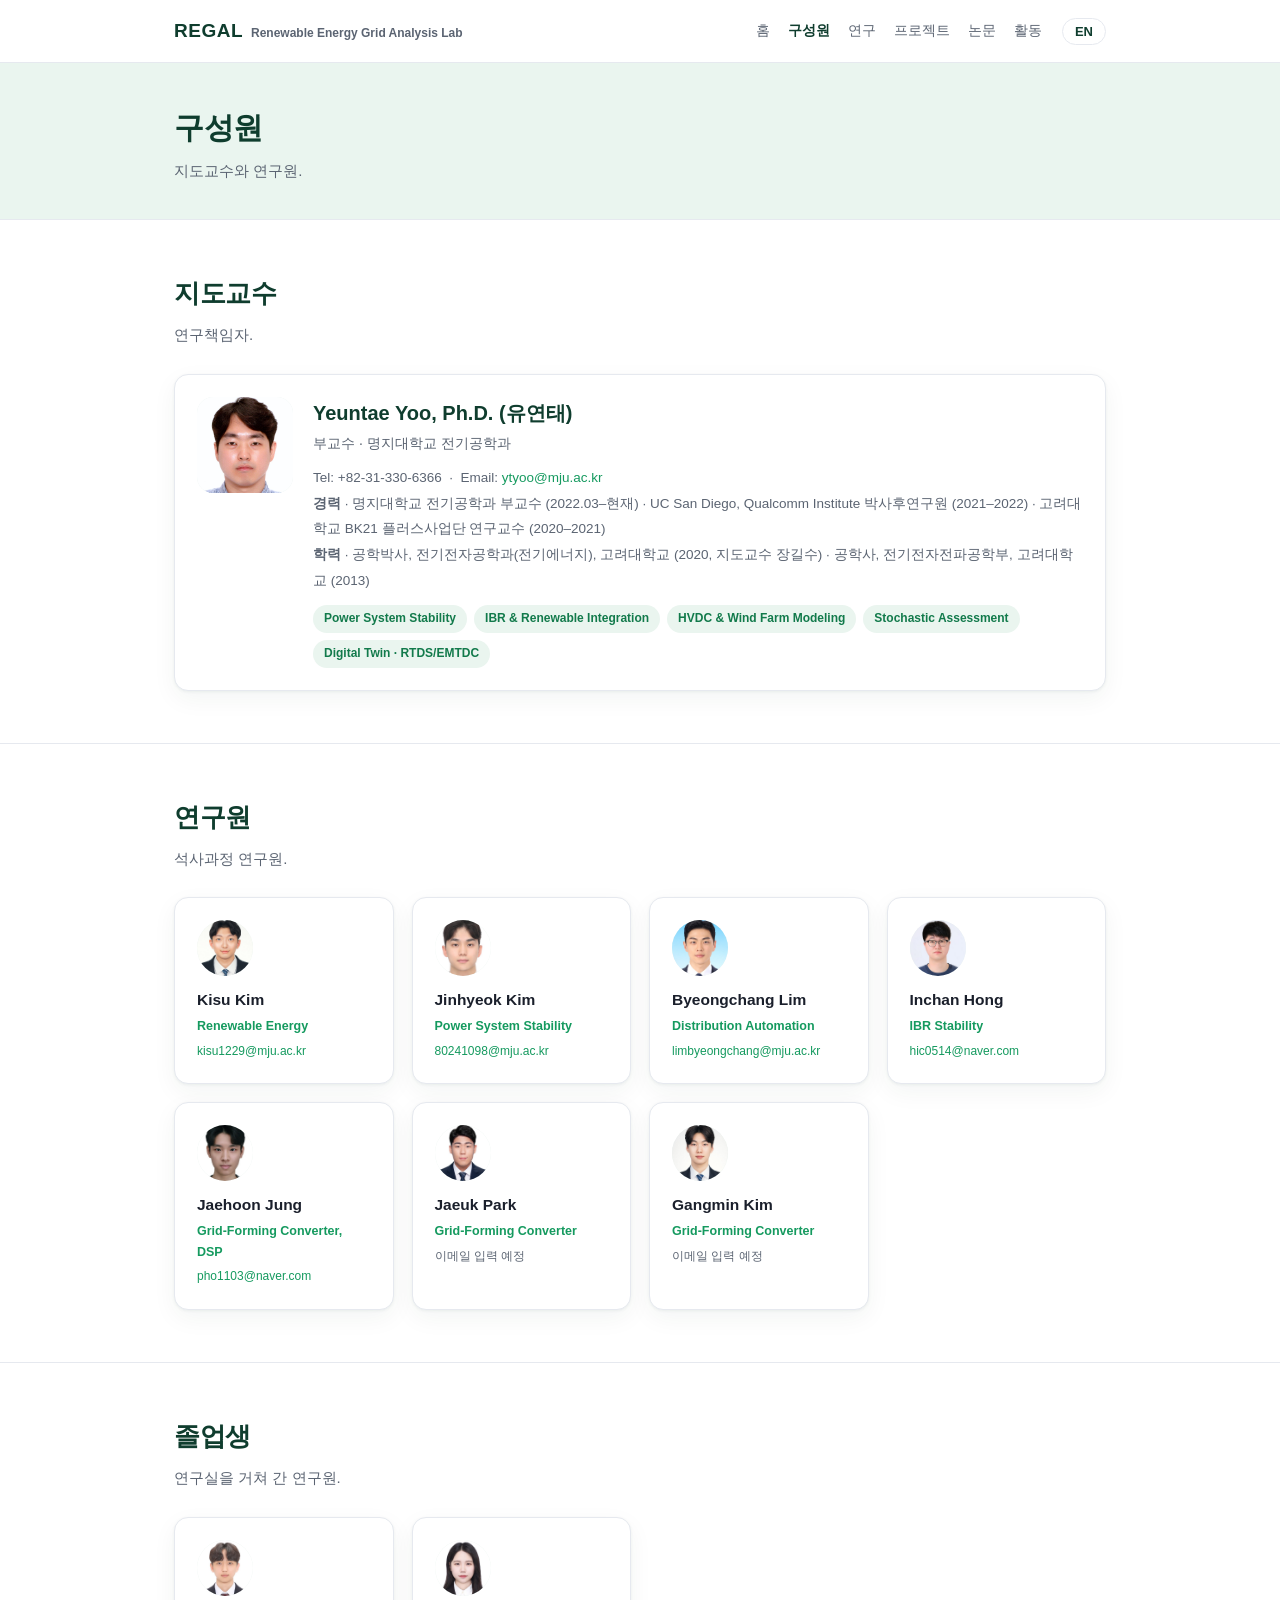
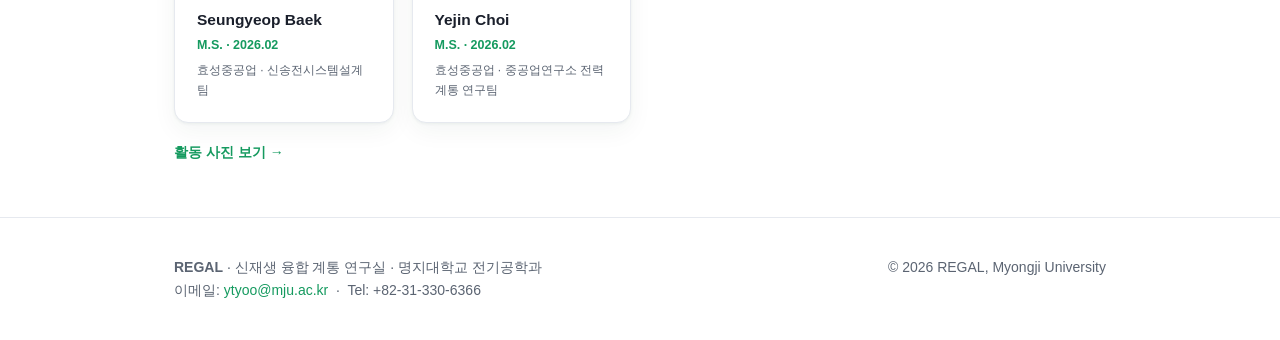
==== people.html @ 9db63f1c "Add files via upload" ====
<!DOCTYPE html>
<html lang="ko">
<head>
<meta charset="UTF-8">
<meta name="viewport" content="width=device-width, initial-scale=1.0">
<title>구성원 · REGAL</title>
<meta name="description" content="People of the Renewable Energy Grid Analysis Lab (REGAL), Myongji University — principal investigator, master's students, and alumni.">
<link rel="stylesheet" href="style.css">
</head>
<body>
<header>
  <div class="wrap nav">
    <a class="brand" href="index.html">REGAL<small>Renewable Energy Grid Analysis Lab</small></a>
    <nav class="menu-links">
      <a class="link" href="index.html"><span data-ko>홈</span><span data-en>Home</span></a>
      <a class="link active" href="people.html"><span data-ko>구성원</span><span data-en>People</span></a>
      <a class="link" href="research.html"><span data-ko>연구</span><span data-en>Research</span></a>
      <a class="link" href="projects.html"><span data-ko>프로젝트</span><span data-en>Projects</span></a>
      <a class="link" href="publications.html"><span data-ko>논문</span><span data-en>Publications</span></a>
      <a class="link" href="gallery.html"><span data-ko>활동</span><span data-en>Gallery</span></a>
    </nav>
    <button class="langbtn" id="lang" onclick="toggleLang()">EN</button>
  </div>
</header>

<div class="pagehead">
  <div class="wrap">
    <h1><span data-ko>구성원</span><span data-en>People</span></h1>
    <p data-ko>지도교수와 연구원.</p>
    <p data-en>Principal investigator and researchers.</p>
  </div>
</div>

<!-- PROFESSOR -->
<section id="professor">
  <div class="wrap">
    <h2><span data-ko>지도교수</span><span data-en>Professor</span></h2>
    <p class="sub" data-ko>연구책임자.</p>
    <p class="sub" data-en>Principal investigator.</p>

    <div class="card">
      <div class="prof">
        <div class="ava">YY<img src="images/prof.jpg" alt="Yeuntae Yoo" onerror="this.remove()"></div>
        <div>
          <h3>Yeuntae Yoo, Ph.D. <span data-ko>(유연태)</span></h3>
          <div class="pos"><span data-ko>부교수 · 명지대학교 전기공학과</span><span data-en>Associate Professor · Dept. of Electrical Engineering, Myongji University</span></div>
          <div class="meta">
            Tel: +82-31-330-6366 &nbsp;·&nbsp; Email: <a href="mailto:ytyoo@mju.ac.kr">ytyoo@mju.ac.kr</a><br>
            <span data-ko><b>경력</b> · 명지대학교 전기공학과 부교수 (2022.03–현재) · UC San Diego, Qualcomm Institute 박사후연구원 (2021–2022) · 고려대학교 BK21 플러스사업단 연구교수 (2020–2021)</span>
            <span data-en><b>Appointments</b> · Associate Professor, Myongji University (2022.03–present) · Postdoctoral Researcher, Qualcomm Institute, UC San Diego (2021–2022) · Research Professor, BK21 Plus, Korea University (2020–2021)</span><br>
            <span data-ko><b>학력</b> · 공학박사, 전기전자공학과(전기에너지), 고려대학교 (2020, 지도교수 장길수) · 공학사, 전기전자전파공학부, 고려대학교 (2013)</span>
            <span data-en><b>Education</b> · Ph.D. in Electrical Engineering (Electric Energy), Korea University (2020, Advisor: Prof. Gilsoo Jang) · B.S., Korea University (2013)</span>
          </div>
          <div class="chips">
            <span class="chip">Power System Stability</span>
            <span class="chip">IBR &amp; Renewable Integration</span>
            <span class="chip">HVDC &amp; Wind Farm Modeling</span>
            <span class="chip">Stochastic Assessment</span>
            <span class="chip">Digital Twin · RTDS/EMTDC</span>
          </div>
        </div>
      </div>
    </div>
  </div>
</section>

<!-- MEMBERS -->
<section id="members">
  <div class="wrap">
    <h2><span data-ko>연구원</span><span data-en>Members</span></h2>
    <p class="sub" data-ko>석사과정 연구원.</p>
    <p class="sub" data-en>Master's course students.</p>

    <div class="grid members">
      <div class="card mcard">
        <div class="av">KK<img src="images/member-kisu.jpg" alt="Kisu Kim" onerror="this.remove()"></div><div class="name">Kisu Kim</div>
        <div class="role">Renewable Energy</div>
        <div class="mail"><a href="mailto:kisu1229@mju.ac.kr">kisu1229@mju.ac.kr</a></div>
      </div>
      <div class="card mcard">
        <div class="av">JK<img src="images/member-jinhyeok.jpg" alt="Jinhyeok Kim" onerror="this.remove()"></div><div class="name">Jinhyeok Kim</div>
        <div class="role">Power System Stability</div>
        <div class="mail"><a href="mailto:80241098@mju.ac.kr">80241098@mju.ac.kr</a></div>
      </div>
      <div class="card mcard">
        <div class="av">BL<img src="images/member-byeongchang.jpg" alt="Byeongchang Lim" onerror="this.remove()"></div><div class="name">Byeongchang Lim</div>
        <div class="role">Distribution Automation</div>
        <div class="mail"><a href="mailto:limbyeongchang@mju.ac.kr">limbyeongchang@mju.ac.kr</a></div>
      </div>
      <div class="card mcard">
        <div class="av">IH<img src="images/member-inchan.jpg" alt="Inchan Hong" onerror="this.remove()"></div><div class="name">Inchan Hong</div>
        <div class="role">IBR Stability</div>
        <div class="mail"><a href="mailto:hic0514@naver.com">hic0514@naver.com</a></div>
      </div>
      <div class="card mcard">
        <div class="av">JJ<img src="images/member-jaehoon.jpg" alt="Jaehoon Jung" onerror="this.remove()"></div><div class="name">Jaehoon Jung</div>
        <div class="role">Grid-Forming Converter, DSP</div>
        <div class="mail"><a href="mailto:pho1103@naver.com">pho1103@naver.com</a></div>
      </div>
      <div class="card mcard">
        <div class="av">JP<img src="images/member-jaeuk.jpg" alt="Jaeuk Park" onerror="this.remove()"></div><div class="name">Jaeuk Park</div>
        <div class="role">Grid-Forming Converter</div>
        <div class="mail"><span data-ko>이메일 입력 예정</span><span data-en>Email TBD</span></div>
      </div>
      <div class="card mcard">
        <div class="av">GK<img src="images/member-gangmin.jpg" alt="Gangmin Kim" onerror="this.remove()"></div><div class="name">Gangmin Kim</div>
        <div class="role">Grid-Forming Converter</div>
        <div class="mail"><span data-ko>이메일 입력 예정</span><span data-en>Email TBD</span></div>
      </div>
    </div>
  </div>
</section>

<!-- ALUMNI -->
<section id="alumni">
  <div class="wrap">
    <h2><span data-ko>졸업생</span><span data-en>Alumni</span></h2>
    <p class="sub" data-ko>연구실을 거쳐 간 연구원.</p>
    <p class="sub" data-en>Researchers who have moved on from the lab.</p>

    <div class="grid members">
      <div class="card mcard">
        <div class="av">SB<img src="images/member-seungyeop.jpg" alt="Seungyeop Baek" onerror="this.remove()"></div><div class="name">Seungyeop Baek</div>
        <div class="role">M.S. · 2026.02</div>
        <div class="mail"><span data-ko>효성중공업 · 신송전시스템설계팀</span><span data-en>Hyosung Heavy Industries · New Transmission System Design Team</span></div>
      </div>
      <div class="card mcard">
        <div class="av">YC<img src="images/member-yejin.jpg" alt="Yejin Choi" onerror="this.remove()"></div><div class="name">Yejin Choi</div>
        <div class="role">M.S. · 2026.02</div>
        <div class="mail"><span data-ko>효성중공업 · 중공업연구소 전력계통 연구팀</span><span data-en>Hyosung Heavy Industries · Power System Research Team, R&amp;D Center</span></div>
      </div>
    </div>

    <p class="seeall"><a href="gallery.html"><span data-ko>활동 사진 보기 →</span><span data-en>See the gallery →</span></a></p>
  </div>
</section>

<footer>
  <div class="wrap row">
    <div>
      <strong>REGAL</strong> · <span data-ko>신재생 융합 계통 연구실 · 명지대학교 전기공학과</span><span data-en>Renewable Energy Grid Analysis Lab · Dept. of Electrical Engineering, Myongji University</span><br>
      <span data-ko>이메일</span><span data-en>Email</span>: <a href="mailto:ytyoo@mju.ac.kr">ytyoo@mju.ac.kr</a> &nbsp;·&nbsp; Tel: +82-31-330-6366
    </div>
    <div>© <span id="year"></span> REGAL, Myongji University</div>
  </div>
</footer>

<script src="site.js"></script>
</body>
</html>
---- style.css ----
/* ===========================================================
   REGAL 홈페이지 공통 스타일
   모든 페이지(index/people/research/projects/publications/gallery)가
   이 파일 하나를 함께 씁니다. 디자인을 바꾸려면 여기만 고치면 됩니다.
   =========================================================== */

:root{
  --bg:#ffffff; --fg:#1a1f2b; --muted:#5b6472; --line:#e6e9ef;
  --brand:#0f3d2e; --brand2:#127a4b; --brand-soft:#eaf5ef; --accent:#159a5f;
  --card:#ffffff; --shadow:0 1px 3px rgba(15,61,46,.06),0 8px 24px rgba(15,61,46,.05);
  --max:980px;
}
*{box-sizing:border-box;margin:0;padding:0}
html{scroll-behavior:smooth}
body{font-family:-apple-system,BlinkMacSystemFont,"Segoe UI","Noto Sans KR",Roboto,sans-serif;
  color:var(--fg);background:var(--bg);line-height:1.65;-webkit-font-smoothing:antialiased}
a{color:var(--accent);text-decoration:none}
a:hover{text-decoration:underline}
.wrap{max-width:var(--max);margin:0 auto;padding:0 24px}

/* ---------- 헤더 / 메뉴 ---------- */
header{position:sticky;top:0;z-index:20;background:rgba(255,255,255,.92);
  backdrop-filter:saturate(180%) blur(10px);border-bottom:1px solid var(--line)}
.nav{display:flex;align-items:center;gap:20px;height:62px}
.brand{font-weight:800;color:var(--brand);font-size:19px;letter-spacing:.5px;margin-right:auto}
.brand:hover{text-decoration:none}
.brand small{font-weight:600;color:var(--muted);font-size:12px;letter-spacing:0;margin-left:8px}
.nav a.link{color:var(--muted);font-size:14px;font-weight:500}
.nav a.link:hover{color:var(--brand);text-decoration:none}
.nav a.link.active{color:var(--brand);font-weight:700}
.langbtn{border:1px solid var(--line);background:#fff;border-radius:20px;
  padding:5px 12px;font-size:13px;font-weight:700;color:var(--brand);cursor:pointer}
.langbtn:hover{background:var(--brand-soft)}
.menu-links{display:flex;gap:18px;align-items:center}

/* 모바일: 메뉴를 숨기지 않고 아랫줄로 내려 가로 스크롤시킨다.
   (페이지가 여러 개라 메뉴가 사라지면 이동할 방법이 없어진다) */
@media(max-width:720px){
  .nav{height:auto;flex-wrap:wrap;padding-top:10px;padding-bottom:8px;gap:10px}
  .brand small{display:none}
  .menu-links{order:3;width:100%;gap:15px;overflow-x:auto;padding-bottom:3px;
    -webkit-overflow-scrolling:touch}
  .menu-links a.link{white-space:nowrap;font-size:13.5px}
}

/* ---------- 히어로 (메인 전용) ---------- */
.hero{position:relative;padding:96px 0 84px;overflow:hidden;
  background:#0a1f18 url("images/hero.jpg") center 30%/cover no-repeat}
.hero::before{content:"";position:absolute;inset:0;
  background:linear-gradient(90deg,rgba(8,26,20,.92),rgba(8,26,20,.66) 55%,rgba(8,26,20,.35))}
.hero .wrap{position:relative}
.hero h1{font-size:40px;line-height:1.18;letter-spacing:-.4px;color:#fff;margin-bottom:14px}
.hero p.lead{font-size:18px;color:#dcefe6;max-width:660px}
.hero .kicker{display:inline-block;font-size:12.5px;font-weight:800;letter-spacing:.09em;
  text-transform:uppercase;color:#7ee0ad;margin-bottom:14px}
.recruit{margin-top:24px;display:inline-block;background:rgba(255,255,255,.12);color:#eafff5;
  border:1px solid rgba(126,224,173,.4);border-radius:10px;padding:11px 16px;font-size:14px;font-weight:600;
  backdrop-filter:blur(4px)}
@media(max-width:560px){.hero{padding:64px 0 56px}.hero h1{font-size:30px}.hero p.lead{font-size:16px}}

/* ---------- 하위 페이지 머리말 ---------- */
.pagehead{background:var(--brand-soft);border-bottom:1px solid var(--line);padding:40px 0 36px}
.pagehead h1{font-size:30px;letter-spacing:-.3px;color:var(--brand)}
.pagehead p{color:var(--muted);font-size:15px;margin-top:6px}
.pagehead + section{border-top:none}
@media(max-width:560px){.pagehead{padding:30px 0 26px}.pagehead h1{font-size:24px}}

/* ---------- 섹션 공통 ---------- */
section{padding:52px 0;border-top:1px solid var(--line)}
section h2{font-size:26px;letter-spacing:-.3px;color:var(--brand);margin-bottom:8px}
section .sub{color:var(--muted);margin-bottom:26px;font-size:15px}
.subhead{font-size:16px;color:var(--muted);margin:6px 0 14px;font-weight:600}
.subhead.gap{margin-top:30px}

.grid{display:grid;gap:18px}
.card{background:var(--card);border:1px solid var(--line);border-radius:14px;
  padding:22px;box-shadow:var(--shadow)}

/* ---------- 교수 ---------- */
.prof{display:grid;grid-template-columns:96px 1fr;gap:20px;align-items:start}
.prof .ava{position:relative;width:96px;height:96px;border-radius:16px;background:var(--brand-soft);
  display:flex;align-items:center;justify-content:center;font-weight:800;color:var(--brand);font-size:30px;overflow:hidden}
.prof .ava img{position:absolute;inset:0;width:100%;height:100%;object-fit:cover}
.prof h3{font-size:20px;color:var(--brand)}
.prof .pos{color:var(--muted);font-size:14px;margin:2px 0 10px}
.prof .meta{font-size:13.5px;color:var(--muted);line-height:1.9}
.chips{margin-top:12px;display:flex;flex-wrap:wrap;gap:7px}
.chip{font-size:12px;background:var(--brand-soft);color:var(--brand2);border-radius:20px;padding:4px 11px;font-weight:600}
@media(max-width:560px){.prof{grid-template-columns:1fr}}

/* ---------- 멤버 ---------- */
/* minmax의 최소값은 min(...,100%)로 감싼다. 그냥 minmax(200px,1fr)로 두면
   화면이 200px+여백보다 좁을 때 트랙이 화면을 삐져나간다(가로 스크롤 발생). */
.members{grid-template-columns:repeat(auto-fill,minmax(min(200px,100%),1fr))}
.mcard .av{position:relative;width:56px;height:56px;border-radius:50%;background:var(--brand-soft);
  display:flex;align-items:center;justify-content:center;font-weight:700;color:var(--brand);font-size:18px;margin-bottom:11px;overflow:hidden}
.mcard .av img{position:absolute;inset:0;width:100%;height:100%;object-fit:cover}
.mcard .name{font-weight:700;font-size:15.5px}
.mcard .role{color:var(--accent);font-size:12.5px;margin-top:3px;font-weight:600}
.mcard .mail{font-size:12px;color:var(--muted);margin-top:5px;word-break:break-all}

/* ---------- 연구 분야 ---------- */
.research{grid-template-columns:repeat(auto-fill,minmax(min(280px,100%),1fr))}
.rc .tag{font-size:11.5px;font-weight:800;color:var(--accent);text-transform:uppercase;letter-spacing:.06em}
.rc h3{font-size:16.5px;margin:8px 0 6px;color:var(--brand)}
.rc p{font-size:14px;color:var(--muted)}

/* ---------- 과제 ---------- */
.proj{border-left:3px solid var(--brand-soft);padding:4px 0 4px 16px;margin-bottom:16px}
.proj:hover{border-left-color:var(--accent)}
.proj .t{font-weight:600;font-size:15px}
.proj .m{font-size:13px;color:var(--muted);margin-top:3px}

/* ---------- 논문 ---------- */
.pub{padding:9px 0;border-bottom:1px solid var(--line);font-size:14px;color:var(--fg)}
.pub:last-child{border-bottom:none}
.pub .v{color:var(--muted);font-style:italic}
.pub .yr{color:var(--brand2);font-weight:700}
.more{margin-top:14px;font-size:13.5px;color:var(--muted)}

/* ---------- 갤러리 썸네일 (메인) ---------- */
.gallery{grid-template-columns:repeat(auto-fill,minmax(min(200px,100%),1fr))}
.gitem{display:block;position:relative;aspect-ratio:4/3;border-radius:12px;overflow:hidden;
  border:1px solid var(--line);background:var(--brand-soft)}
.gitem:hover{text-decoration:none}
.gitem img{width:100%;height:100%;object-fit:cover;display:block;transition:transform .25s ease}
.gitem:hover img{transform:scale(1.045)}
.gitem .cap{position:absolute;left:0;right:0;bottom:0;padding:8px 10px;font-size:12.5px;
  color:#fff;background:linear-gradient(transparent,rgba(15,61,46,.72))}
.seeall{margin-top:18px;font-size:14px;font-weight:600}

/* ---------- 갤러리 페이지 (원본 비율 그대로) ---------- */
.ggrid{display:grid;grid-template-columns:repeat(2,1fr);gap:26px}
@media(max-width:680px){.ggrid{grid-template-columns:1fr}}
.gfig{background:var(--card);border:1px solid var(--line);border-radius:14px;
  overflow:hidden;box-shadow:var(--shadow)}
.gfig button{display:block;width:100%;padding:0;border:0;background:var(--brand-soft);cursor:zoom-in}
.gfig img{display:block;width:100%;height:auto}
.gfig figcaption{padding:13px 16px;font-size:14px;color:var(--fg);border-top:1px solid var(--line)}
.gfig:target{outline:2px solid var(--accent);outline-offset:3px}

/* ---------- 사진 확대 (라이트박스) ---------- */
.lb{position:fixed;inset:0;z-index:50;background:rgba(8,26,20,.985);
  display:none;align-items:center;justify-content:center;padding:28px}
.lb.open{display:flex}
.lb img{max-width:100%;max-height:82vh;object-fit:contain;border-radius:8px}
.lb .lbcap{position:absolute;left:0;right:0;bottom:22px;text-align:center;
  color:#eafff5;font-size:14.5px;padding:0 60px}
.lb .x{position:absolute;top:16px;right:20px;width:42px;height:42px;border:0;border-radius:50%;
  background:rgba(255,255,255,.14);color:#fff;font-size:24px;line-height:1;cursor:pointer}
.lb .x:hover{background:rgba(255,255,255,.26)}
.lb .nav-btn{position:absolute;top:50%;transform:translateY(-50%);width:46px;height:46px;border:0;
  border-radius:50%;background:rgba(255,255,255,.14);color:#fff;font-size:22px;line-height:1;cursor:pointer}
.lb .nav-btn:hover{background:rgba(255,255,255,.26)}
.lb .prev{left:18px}
.lb .next{right:18px}
@media(max-width:560px){.lb{padding:12px}.lb .lbcap{padding:0 16px;bottom:12px}.lb .nav-btn{width:38px;height:38px}}

/* ---------- 서포터 ---------- */
.suplogos{display:flex;flex-wrap:wrap;align-items:center;gap:34px}
.suplogos img{height:52px;width:auto;object-fit:contain;filter:grayscale(.2);opacity:.9}
.suplogos img:hover{filter:none;opacity:1}
@media(max-width:560px){.suplogos{gap:22px}.suplogos img{height:40px}}

/* ---------- 메인 둘러보기 카드 ---------- */
.explore{grid-template-columns:repeat(auto-fill,minmax(min(220px,100%),1fr))}
.xcard{display:block;color:inherit}
.xcard:hover{text-decoration:none;border-color:var(--accent)}
.xcard h3{font-size:16.5px;color:var(--brand);margin-bottom:5px}
.xcard p{font-size:13.5px;color:var(--muted)}
.xcard .go{margin-top:9px;font-size:13px;font-weight:700;color:var(--accent)}

/* ---------- 푸터 ---------- */
footer{border-top:1px solid var(--line);padding:38px 0;color:var(--muted);font-size:14px}
footer .row{display:flex;gap:12px;flex-wrap:wrap;justify-content:space-between}

/* ---------- 한/영 전환 ---------- */
[data-en]{display:none}
html[lang="en"] [data-ko]{display:none}
html[lang="en"] [data-en]{display:block}
html[lang="en"] span[data-en],html[lang="en"] a[data-en]{display:inline}
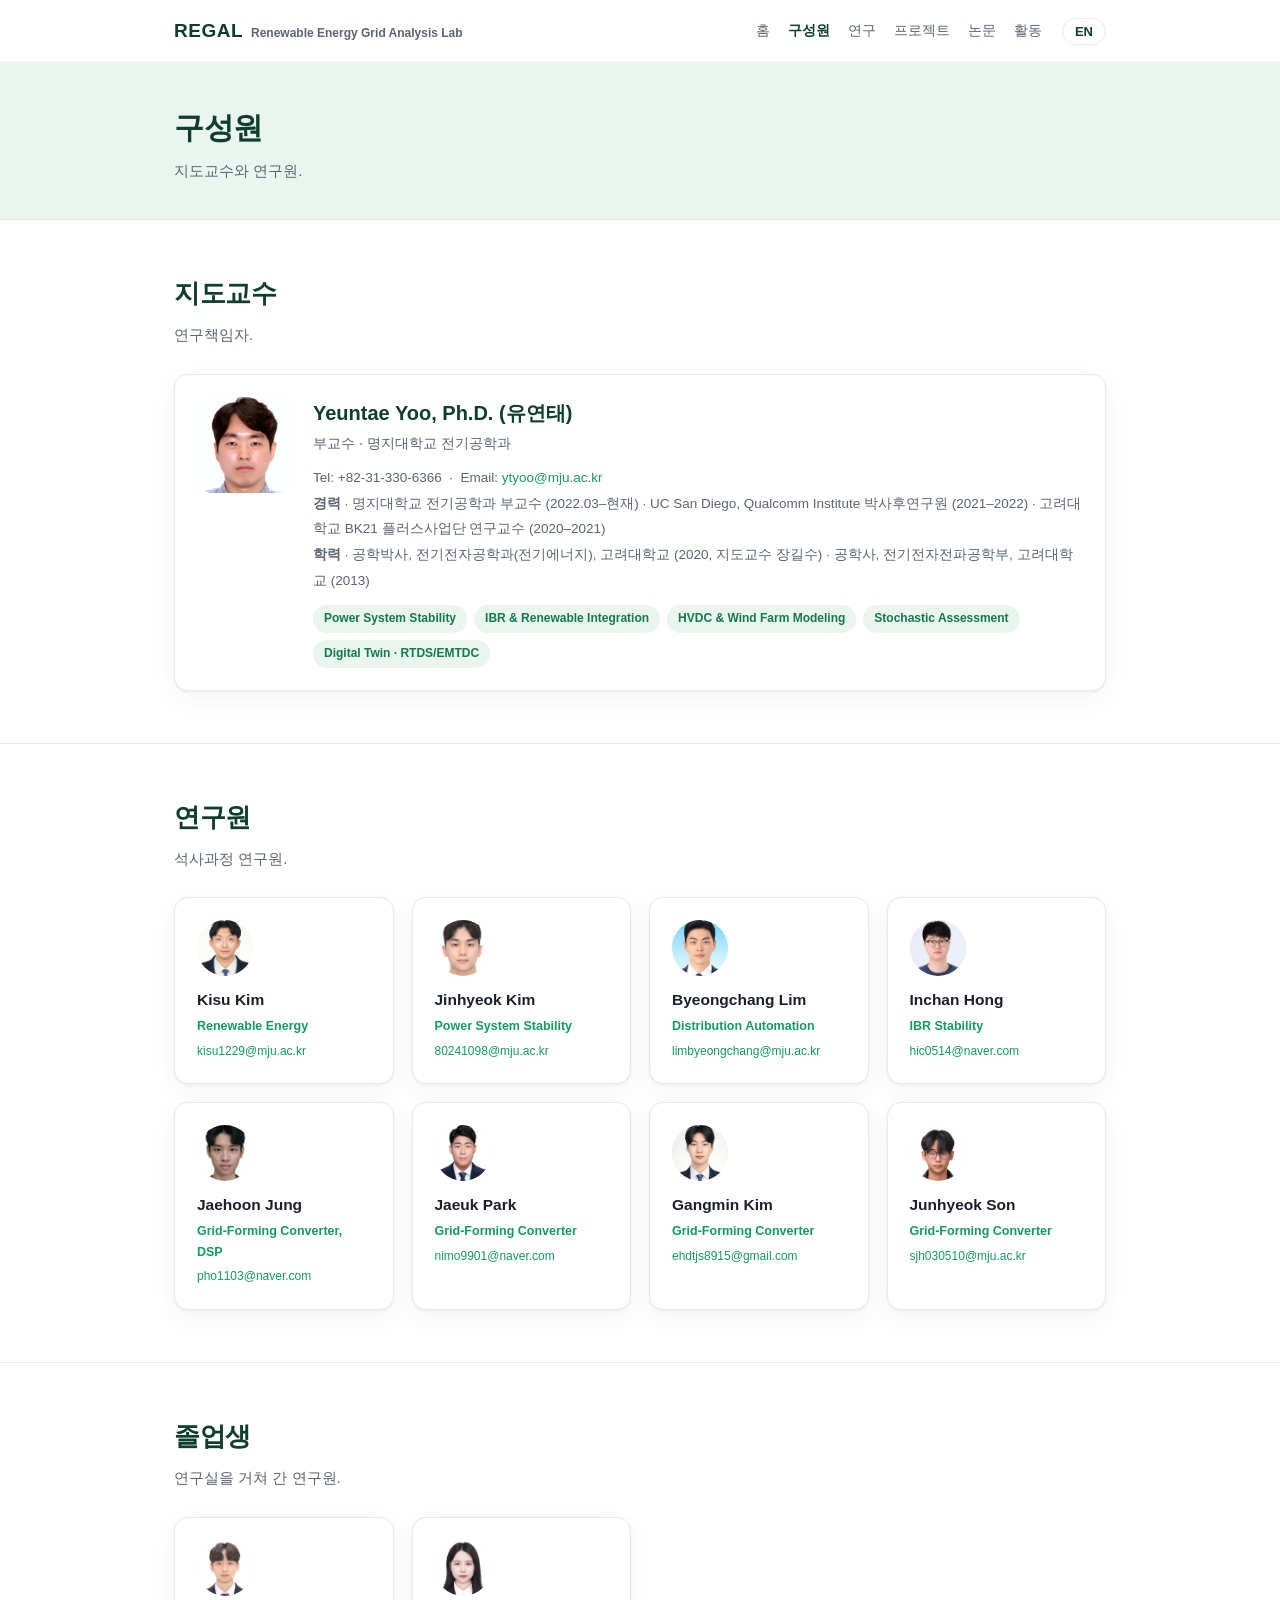
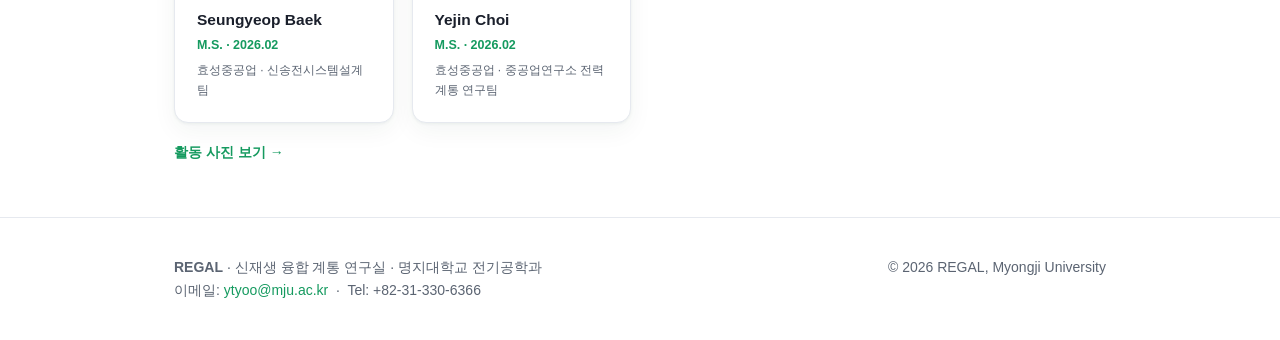
==== commit 0cf1c051: "Add files via upload" ====
--- a/people.html
+++ b/people.html
@@ -100,12 +100,17 @@
       <div class="card mcard">
         <div class="av">JP<img src="images/member-jaeuk.jpg" alt="Jaeuk Park" onerror="this.remove()"></div><div class="name">Jaeuk Park</div>
         <div class="role">Grid-Forming Converter</div>
-        <div class="mail"><span data-ko>이메일 입력 예정</span><span data-en>Email TBD</span></div>
+        <div class="mail"><a href="mailto:nimo9901@naver.com">nimo9901@naver.com</a></div>
       </div>
       <div class="card mcard">
         <div class="av">GK<img src="images/member-gangmin.jpg" alt="Gangmin Kim" onerror="this.remove()"></div><div class="name">Gangmin Kim</div>
         <div class="role">Grid-Forming Converter</div>
-        <div class="mail"><span data-ko>이메일 입력 예정</span><span data-en>Email TBD</span></div>
+        <div class="mail"><a href="mailto:ehdtjs8915@gmail.com">ehdtjs8915@gmail.com</a></div>
+      </div>
+      <div class="card mcard">
+        <div class="av">JS<img src="images/member-junhyeok.jpg" alt="Junhyeok Son" onerror="this.remove()"></div><div class="name">Junhyeok Son</div>
+        <div class="role">Grid-Forming Converter</div>
+        <div class="mail"><a href="mailto:sjh030510@mju.ac.kr">sjh030510@mju.ac.kr</a></div>
       </div>
     </div>
   </div>
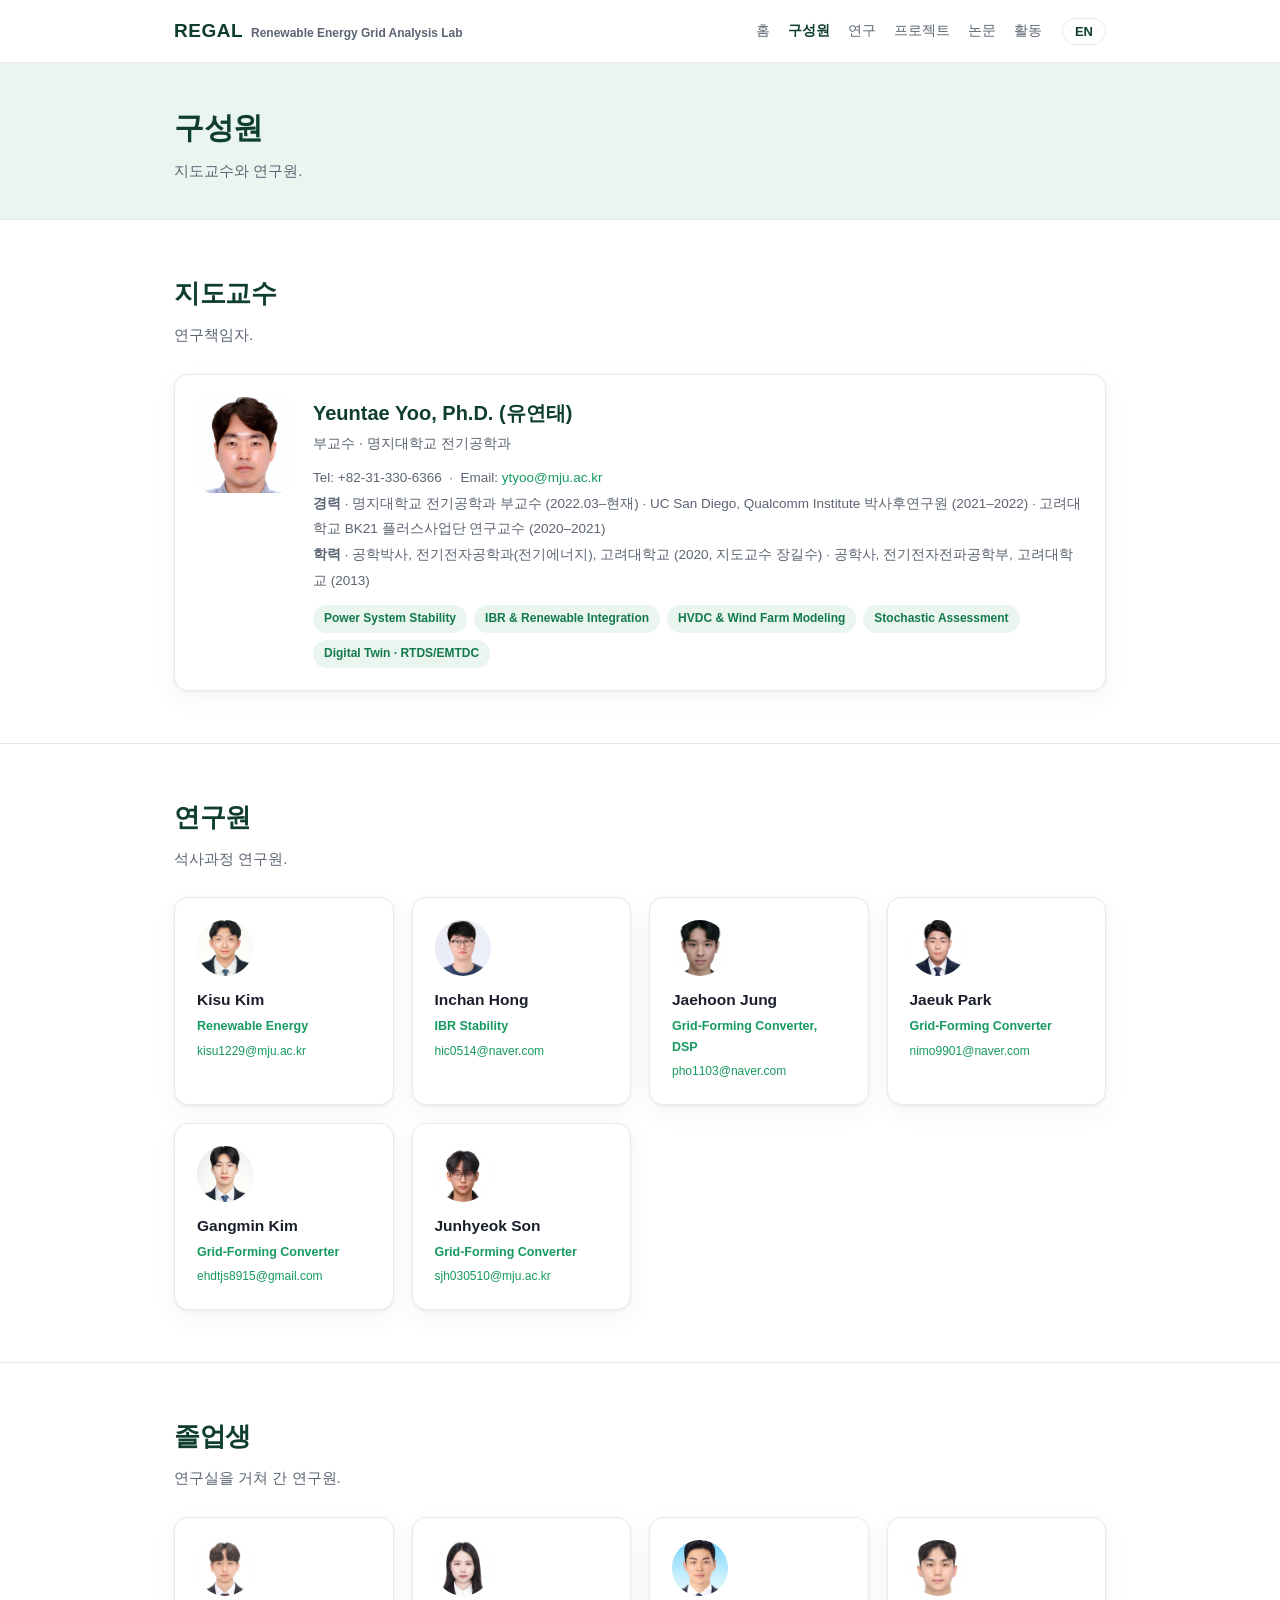
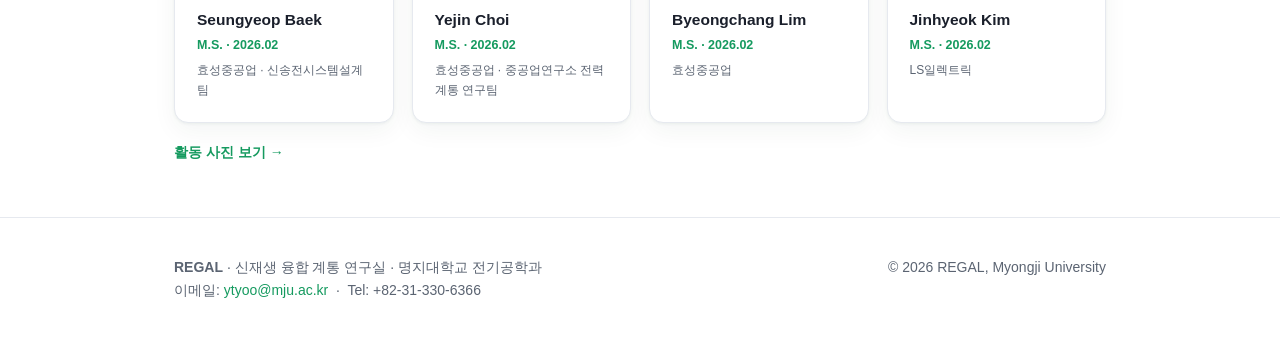
==== commit e78f3e14: "Update awards, alumni, publications, and research infrastructure - index.html: add Awards & Academic" ====
--- a/people.html
+++ b/people.html
@@ -78,16 +78,6 @@
         <div class="mail"><a href="mailto:kisu1229@mju.ac.kr">kisu1229@mju.ac.kr</a></div>
       </div>
       <div class="card mcard">
-        <div class="av">JK<img src="images/member-jinhyeok.jpg" alt="Jinhyeok Kim" onerror="this.remove()"></div><div class="name">Jinhyeok Kim</div>
-        <div class="role">Power System Stability</div>
-        <div class="mail"><a href="mailto:80241098@mju.ac.kr">80241098@mju.ac.kr</a></div>
-      </div>
-      <div class="card mcard">
-        <div class="av">BL<img src="images/member-byeongchang.jpg" alt="Byeongchang Lim" onerror="this.remove()"></div><div class="name">Byeongchang Lim</div>
-        <div class="role">Distribution Automation</div>
-        <div class="mail"><a href="mailto:limbyeongchang@mju.ac.kr">limbyeongchang@mju.ac.kr</a></div>
-      </div>
-      <div class="card mcard">
         <div class="av">IH<img src="images/member-inchan.jpg" alt="Inchan Hong" onerror="this.remove()"></div><div class="name">Inchan Hong</div>
         <div class="role">IBR Stability</div>
         <div class="mail"><a href="mailto:hic0514@naver.com">hic0514@naver.com</a></div>
@@ -134,6 +124,16 @@
         <div class="role">M.S. · 2026.02</div>
         <div class="mail"><span data-ko>효성중공업 · 중공업연구소 전력계통 연구팀</span><span data-en>Hyosung Heavy Industries · Power System Research Team, R&amp;D Center</span></div>
       </div>
+      <div class="card mcard">
+        <div class="av">BL<img src="images/member-byeongchang.jpg" alt="Byeongchang Lim" onerror="this.remove()"></div><div class="name">Byeongchang Lim</div>
+        <div class="role">M.S. · 2026.02</div>
+        <div class="mail"><span data-ko>효성중공업</span><span data-en>Hyosung Heavy Industries</span></div>
+      </div>
+      <div class="card mcard">
+        <div class="av">JK<img src="images/member-jinhyeok.jpg" alt="Jinhyeok Kim" onerror="this.remove()"></div><div class="name">Jinhyeok Kim</div>
+        <div class="role">M.S. · 2026.02</div>
+        <div class="mail"><span data-ko>LS일렉트릭</span><span data-en>LS ELECTRIC</span></div>
+      </div>
     </div>
 
     <p class="seeall"><a href="gallery.html"><span data-ko>활동 사진 보기 →</span><span data-en>See the gallery →</span></a></p>
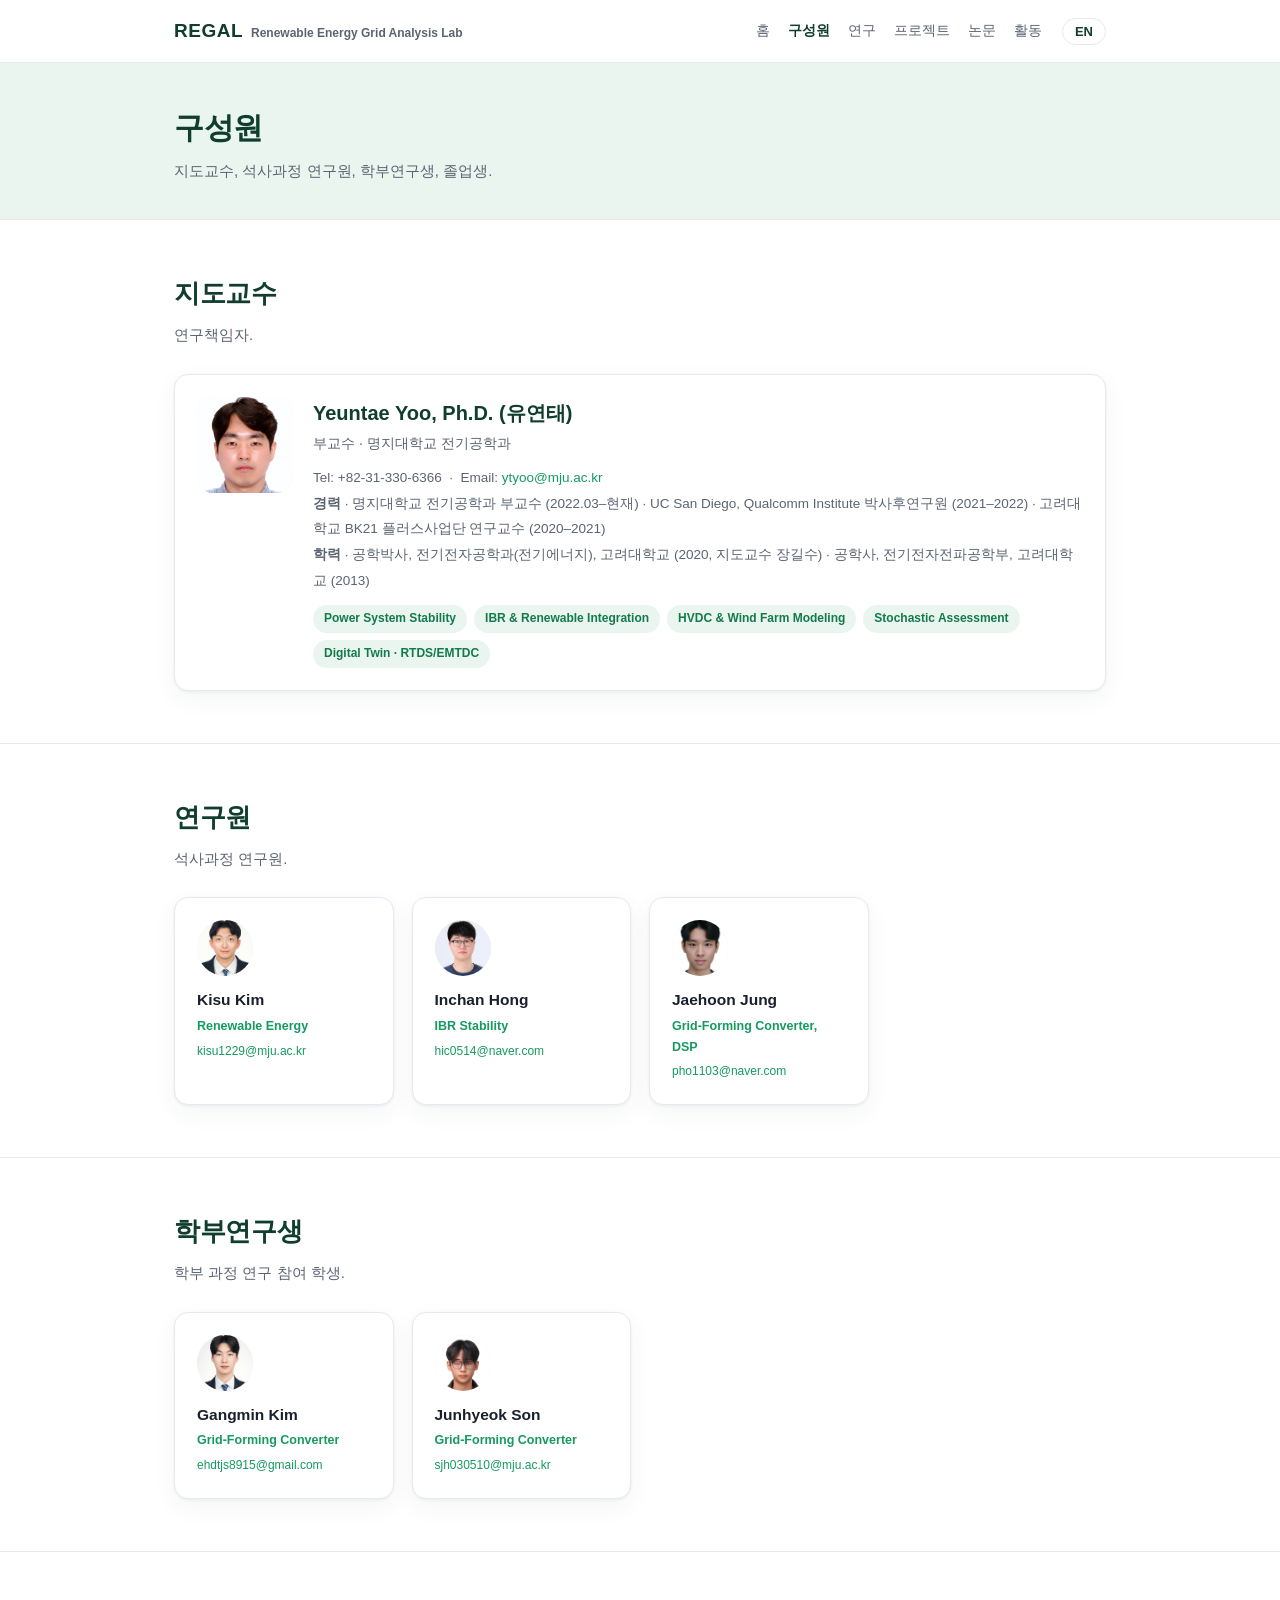
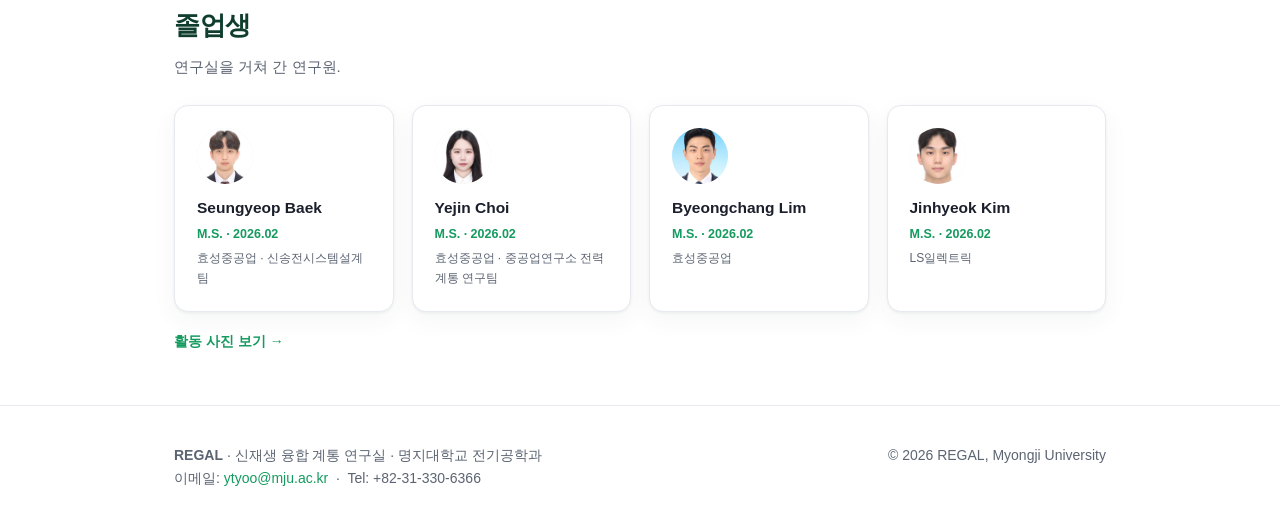
==== commit face5b4a: "Split undergraduate researchers into their own section - people.html: new Undergraduate Researchers " ====
--- a/people.html
+++ b/people.html
@@ -26,8 +26,8 @@
 <div class="pagehead">
   <div class="wrap">
     <h1><span data-ko>구성원</span><span data-en>People</span></h1>
-    <p data-ko>지도교수와 연구원.</p>
-    <p data-en>Principal investigator and researchers.</p>
+    <p data-ko>지도교수, 석사과정 연구원, 학부연구생, 졸업생.</p>
+    <p data-en>Principal investigator, master's students, undergraduate researchers, and alumni.</p>
   </div>
 </div>
 
@@ -87,11 +87,18 @@
         <div class="role">Grid-Forming Converter, DSP</div>
         <div class="mail"><a href="mailto:pho1103@naver.com">pho1103@naver.com</a></div>
       </div>
-      <div class="card mcard">
-        <div class="av">JP<img src="images/member-jaeuk.jpg" alt="Jaeuk Park" onerror="this.remove()"></div><div class="name">Jaeuk Park</div>
-        <div class="role">Grid-Forming Converter</div>
-        <div class="mail"><a href="mailto:nimo9901@naver.com">nimo9901@naver.com</a></div>
-      </div>
+    </div>
+  </div>
+</section>
+
+<!-- UNDERGRADS -->
+<section id="undergrads">
+  <div class="wrap">
+    <h2><span data-ko>학부연구생</span><span data-en>Undergraduate Researchers</span></h2>
+    <p class="sub" data-ko>학부 과정 연구 참여 학생.</p>
+    <p class="sub" data-en>Undergraduate students participating in research.</p>
+
+    <div class="grid members">
       <div class="card mcard">
         <div class="av">GK<img src="images/member-gangmin.jpg" alt="Gangmin Kim" onerror="this.remove()"></div><div class="name">Gangmin Kim</div>
         <div class="role">Grid-Forming Converter</div>
